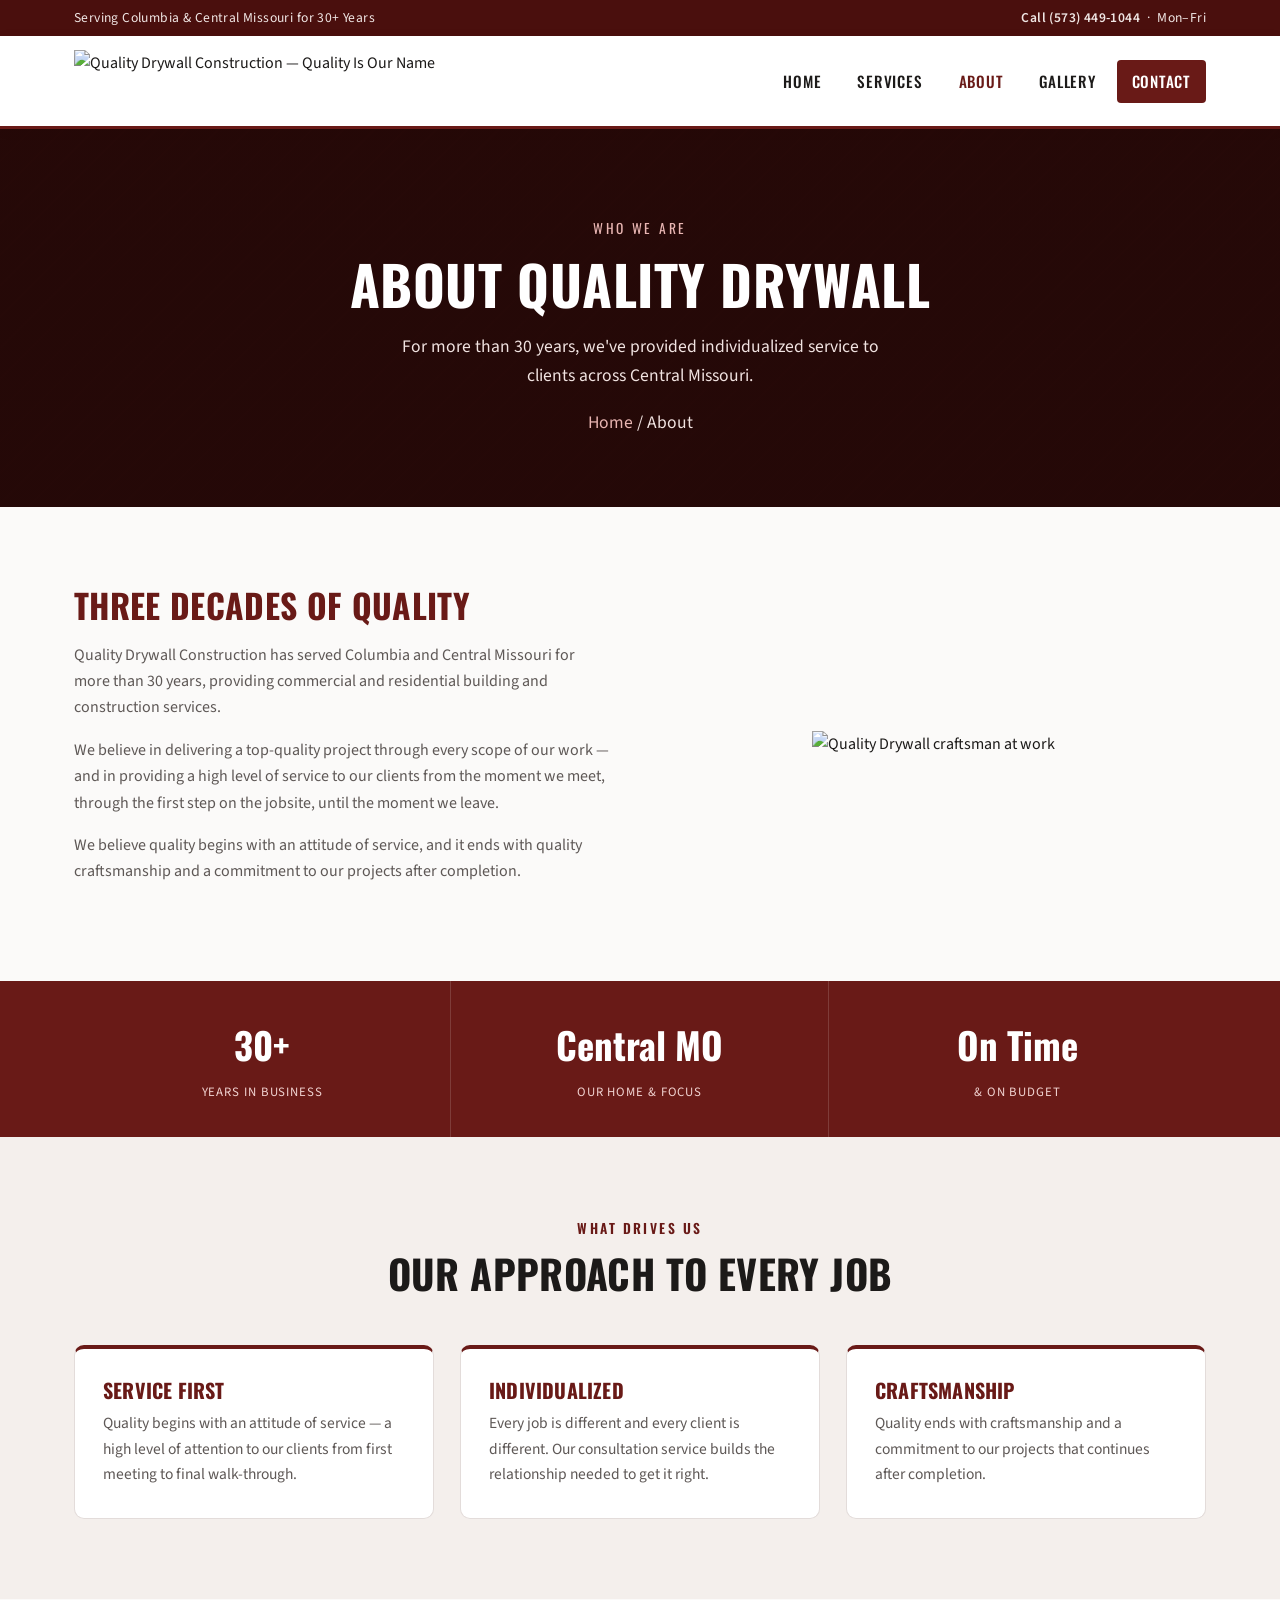
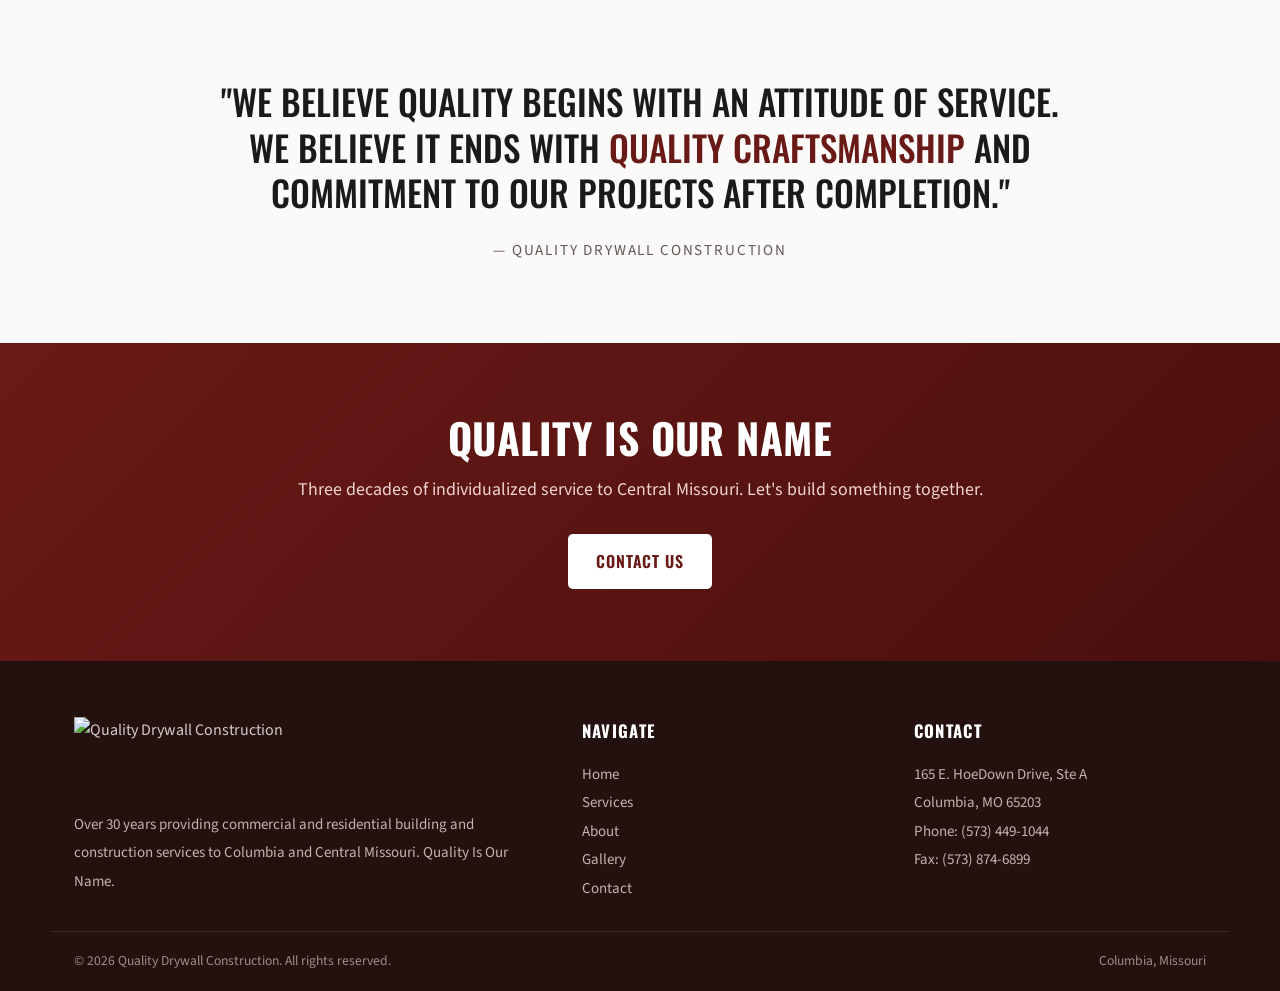
==== about.html @ f3ed9c94 "Add files via upload" ====
<!DOCTYPE html>
<html lang="en">
<head>
<meta charset="UTF-8">
<meta name="viewport" content="width=device-width, initial-scale=1.0">
<title>About — Quality Drywall Construction | Columbia, MO</title>
<meta name="description" content="Quality Drywall Construction has served Central Missouri for over 30 years. Learn about our philosophy of service, craftsmanship, and individualized client relationships.">
<link rel="preconnect" href="https://fonts.googleapis.com">
<link rel="preconnect" href="https://fonts.gstatic.com" crossorigin>
<link href="https://fonts.googleapis.com/css2?family=Oswald:wght@400;500;600;700&family=Source+Sans+3:wght@400;500;600;700&display=swap" rel="stylesheet">
<style>
  :root{--brand:#691A17;--brand-dark:#4A0F0D;--brand-light:#8B2C28;--ink:#1C1A19;--muted:#5E5856;--line:#E3DCDA;--bg:#FBFAF9;--panel:#FFFFFF;--warm:#F4EFEC;}
  *{box-sizing:border-box;margin:0;padding:0;}
  html{scroll-behavior:smooth;}
  body{font-family:'Source Sans 3',sans-serif;color:var(--ink);background:var(--bg);line-height:1.65;-webkit-font-smoothing:antialiased;}
  h1,h2,h3{font-family:'Oswald',sans-serif;letter-spacing:0.01em;line-height:1.1;}
  a{color:inherit;text-decoration:none;}
  img{max-width:100%;display:block;}
  .topbar{background:var(--brand-dark);color:#F0E6E4;font-size:0.85rem;letter-spacing:0.03em;}
  .topbar .wrap{max-width:1180px;margin:0 auto;padding:7px 24px;display:flex;justify-content:space-between;align-items:center;gap:16px;flex-wrap:wrap;}
  .topbar a{color:#F0E6E4;font-weight:600;}
  header.site{background:var(--panel);border-bottom:3px solid var(--brand);position:sticky;top:0;z-index:50;box-shadow:0 2px 12px rgba(0,0,0,0.05);}
  .nav-wrap{max-width:1180px;margin:0 auto;padding:14px 24px;display:flex;align-items:center;justify-content:space-between;gap:20px;position:relative;}
  .brand-lockup img{height:62px;width:auto;}
  nav.main{display:flex;gap:6px;align-items:center;flex-wrap:wrap;}
  nav.main a{font-family:'Oswald';font-weight:500;text-transform:uppercase;font-size:0.95rem;letter-spacing:0.05em;padding:9px 15px;border-radius:4px;transition:background .15s,color .15s;}
  nav.main a:hover{background:var(--warm);color:var(--brand);}
  nav.main a.active{color:var(--brand);}
  nav.main a.cta{background:var(--brand);color:#fff;}
  nav.main a.cta:hover{background:var(--brand-light);}
  .menu-toggle{display:none;background:none;border:none;cursor:pointer;padding:8px;}
  .menu-toggle span{display:block;width:26px;height:3px;background:var(--brand);margin:5px 0;border-radius:2px;}

  .pagehead{background:linear-gradient(rgba(35,8,7,0.85),rgba(35,8,7,0.9)),repeating-linear-gradient(135deg,#3a0f0d 0,#3a0f0d 2px,#330d0b 2px,#330d0b 22px);color:#fff;text-align:center;padding:70px 24px;}
  .pagehead .kicker{font-family:'Oswald';text-transform:uppercase;letter-spacing:0.2em;color:#E8B5B2;font-size:0.85rem;margin-bottom:14px;}
  .pagehead h1{font-size:clamp(2.2rem,5vw,3.4rem);font-weight:700;text-transform:uppercase;}
  .pagehead p{max-width:54ch;margin:18px auto 0;color:#F1E3E1;font-size:1.1rem;}
  .crumbs{font-size:0.85rem;color:#C9A6A4;margin-top:16px;}
  .crumbs a{color:#E8B5B2;}

  section.block{max-width:1180px;margin:0 auto;padding:80px 24px;}
  .story{display:grid;grid-template-columns:1fr 1fr;gap:56px;align-items:center;}
  .story .icon-col{display:flex;justify-content:center;}
  .story .icon-col img{width:60%;max-width:250px;}
  .story h2{font-size:2.1rem;color:var(--brand);text-transform:uppercase;margin-bottom:18px;}
  .story p{color:var(--muted);margin-bottom:16px;}

  .values{background:var(--warm);}
  .values .inner{max-width:1180px;margin:0 auto;padding:80px 24px;}
  .values-head{text-align:center;margin-bottom:50px;}
  .values-head .kicker{font-family:'Oswald';text-transform:uppercase;letter-spacing:0.18em;color:var(--brand);font-weight:600;font-size:0.85rem;margin-bottom:12px;}
  .values-head h2{font-size:clamp(1.8rem,3.5vw,2.5rem);text-transform:uppercase;}
  .vgrid{display:grid;grid-template-columns:repeat(3,1fr);gap:26px;}
  .vcard{background:var(--panel);border:1px solid var(--line);border-radius:10px;padding:30px 28px;border-top:4px solid var(--brand);}
  .vcard h3{font-size:1.25rem;text-transform:uppercase;color:var(--brand);margin-bottom:10px;}
  .vcard p{color:var(--muted);font-size:0.97rem;}

  .creed-band{max-width:900px;margin:0 auto;padding:80px 24px;text-align:center;}
  .creed-band blockquote{font-family:'Oswald';font-weight:500;font-size:clamp(1.5rem,3.2vw,2.2rem);line-height:1.3;color:var(--ink);text-transform:uppercase;}
  .creed-band blockquote .hl{color:var(--brand);}
  .creed-band cite{display:block;margin-top:22px;font-style:normal;font-size:0.95rem;letter-spacing:0.12em;text-transform:uppercase;color:var(--muted);}

  .factbar{background:var(--brand);color:#fff;}
  .factbar .wrap{max-width:1180px;margin:0 auto;padding:0 24px;display:grid;grid-template-columns:repeat(3,1fr);}
  .fact{padding:34px 18px;text-align:center;border-right:1px solid rgba(255,255,255,0.15);}
  .fact:last-child{border-right:none;}
  .fact .num{font-family:'Oswald';font-size:2.3rem;font-weight:700;}
  .fact .lbl{text-transform:uppercase;letter-spacing:0.07em;font-size:0.8rem;color:#F1D3D1;margin-top:6px;}

  .cta-band{background:linear-gradient(135deg,var(--brand) 0%,var(--brand-dark) 100%);color:#fff;text-align:center;}
  .cta-band .wrap{max-width:760px;margin:0 auto;padding:72px 24px;}
  .cta-band h2{font-size:clamp(1.8rem,4vw,2.6rem);font-weight:700;text-transform:uppercase;margin-bottom:14px;}
  .cta-band p{color:#F1D3D1;font-size:1.12rem;margin-bottom:30px;}
  .btn{font-family:'Oswald';font-weight:600;text-transform:uppercase;letter-spacing:0.06em;padding:14px 28px;border-radius:5px;font-size:1rem;display:inline-block;transition:transform .12s,background .15s;}
  .btn:active{transform:translateY(1px);}
  .btn-primary{background:#fff;color:var(--brand);}
  .btn-primary:hover{background:#F1E3E1;}

  footer.site{background:#231110;color:#D8C9C7;}
  footer.site .wrap{max-width:1180px;margin:0 auto;padding:56px 24px 28px;display:grid;grid-template-columns:1.6fr 1fr 1fr;gap:40px;}
  footer.site h4{font-family:'Oswald';text-transform:uppercase;letter-spacing:0.08em;color:#fff;margin-bottom:16px;font-size:1.05rem;}
  footer.site img.flogo{height:78px;width:auto;margin-bottom:16px;}
  footer.site p,footer.site li{font-size:0.94rem;color:#C4B2B0;line-height:1.9;}
  footer.site ul{list-style:none;}
  footer.site a:hover{color:#fff;}
  .footer-bottom{border-top:1px solid rgba(255,255,255,0.1);max-width:1180px;margin:0 auto;padding:18px 24px;display:flex;justify-content:space-between;gap:14px;flex-wrap:wrap;font-size:0.85rem;color:#9E8C8A;}

  @media(max-width:900px){
    .story{grid-template-columns:1fr;gap:34px;}
    .story .icon-col{order:-1;}
    .vgrid{grid-template-columns:1fr;}
    .factbar .wrap{grid-template-columns:1fr;}
    .fact{border-right:none;border-bottom:1px solid rgba(255,255,255,0.15);}
    .fact:last-child{border-bottom:none;}
    footer.site .wrap{grid-template-columns:1fr;gap:28px;}
  }
  @media(max-width:760px){
    nav.main{display:none;position:absolute;top:100%;left:0;right:0;background:var(--panel);flex-direction:column;align-items:stretch;padding:10px 16px 16px;border-bottom:3px solid var(--brand);box-shadow:0 10px 20px rgba(0,0,0,0.08);}
    nav.main.open{display:flex;}
    nav.main a{padding:12px 14px;}
    .menu-toggle{display:block;}
  }
</style>
</head>
<body>

<div class="topbar"><div class="wrap"><span>Serving Columbia &amp; Central Missouri for 30+ Years</span><span><a href="tel:+15734491044">Call (573) 449-1044</a> &nbsp;·&nbsp; Mon–Fri</span></div></div>

<header class="site">
  <div class="nav-wrap">
    <a href="index.html" class="brand-lockup"><img src="assets/logo.png" alt="Quality Drywall Construction — Quality Is Our Name"></a>
    <button class="menu-toggle" aria-label="Menu" onclick="document.getElementById('nav').classList.toggle('open')"><span></span><span></span><span></span></button>
    <nav class="main" id="nav">
      <a href="index.html">Home</a>
      <a href="services.html">Services</a>
      <a href="about.html" class="active">About</a>
      <a href="gallery.html">Gallery</a>
      <a href="contact.html" class="cta">Contact</a>
    </nav>
  </div>
</header>

<section class="pagehead">
  <p class="kicker">Who We Are</p>
  <h1>About Quality Drywall</h1>
  <p>For more than 30 years, we've provided individualized service to clients across Central Missouri.</p>
  <p class="crumbs"><a href="index.html">Home</a> / About</p>
</section>

<section class="block">
  <div class="story">
    <div>
      <h2>Three Decades of Quality</h2>
      <p>Quality Drywall Construction has served Columbia and Central Missouri for more than 30 years, providing commercial and residential building and construction services.</p>
      <p>We believe in delivering a top-quality project through every scope of our work — and in providing a high level of service to our clients from the moment we meet, through the first step on the jobsite, until the moment we leave.</p>
      <p>We believe quality begins with an attitude of service, and it ends with quality craftsmanship and a commitment to our projects after completion.</p>
    </div>
    <div class="icon-col"><img src="assets/icon.png" alt="Quality Drywall craftsman at work"></div>
  </div>
</section>

<div class="factbar">
  <div class="wrap">
    <div class="fact"><div class="num">30+</div><div class="lbl">Years in Business</div></div>
    <div class="fact"><div class="num">Central MO</div><div class="lbl">Our Home &amp; Focus</div></div>
    <div class="fact"><div class="num">On Time</div><div class="lbl">&amp; On Budget</div></div>
  </div>
</div>

<div class="values">
  <div class="inner">
    <div class="values-head">
      <p class="kicker">What Drives Us</p>
      <h2>Our Approach to Every Job</h2>
    </div>
    <div class="vgrid">
      <div class="vcard"><h3>Service First</h3><p>Quality begins with an attitude of service — a high level of attention to our clients from first meeting to final walk-through.</p></div>
      <div class="vcard"><h3>Individualized</h3><p>Every job is different and every client is different. Our consultation service builds the relationship needed to get it right.</p></div>
      <div class="vcard"><h3>Craftsmanship</h3><p>Quality ends with craftsmanship and a commitment to our projects that continues after completion.</p></div>
    </div>
  </div>
</div>

<div class="creed-band">
  <blockquote>"We believe quality begins with an attitude of service. We believe it ends with <span class="hl">quality craftsmanship</span> and commitment to our projects after completion."</blockquote>
  <cite>— Quality Drywall Construction</cite>
</div>

<div class="cta-band">
  <div class="wrap">
    <h2>Quality Is Our Name</h2>
    <p>Three decades of individualized service to Central Missouri. Let's build something together.</p>
    <a href="contact.html" class="btn btn-primary">Contact Us</a>
  </div>
</div>

<footer class="site">
  <div class="wrap">
    <div><img src="assets/logo.png" alt="Quality Drywall Construction" class="flogo"><p>Over 30 years providing commercial and residential building and construction services to Columbia and Central Missouri. Quality Is Our Name.</p></div>
    <div><h4>Navigate</h4><ul><li><a href="index.html">Home</a></li><li><a href="services.html">Services</a></li><li><a href="about.html">About</a></li><li><a href="gallery.html">Gallery</a></li><li><a href="contact.html">Contact</a></li></ul></div>
    <div><h4>Contact</h4><ul><li>165 E. HoeDown Drive, Ste A</li><li>Columbia, MO 65203</li><li><a href="tel:+15734491044">Phone: (573) 449-1044</a></li><li>Fax: (573) 874-6899</li></ul></div>
  </div>
  <div class="footer-bottom"><span>&copy; <span id="yr"></span> Quality Drywall Construction. All rights reserved.</span><span>Columbia, Missouri</span></div>
</footer>
<script>document.getElementById('yr').textContent=new Date().getFullYear();</script>
</body>
</html>
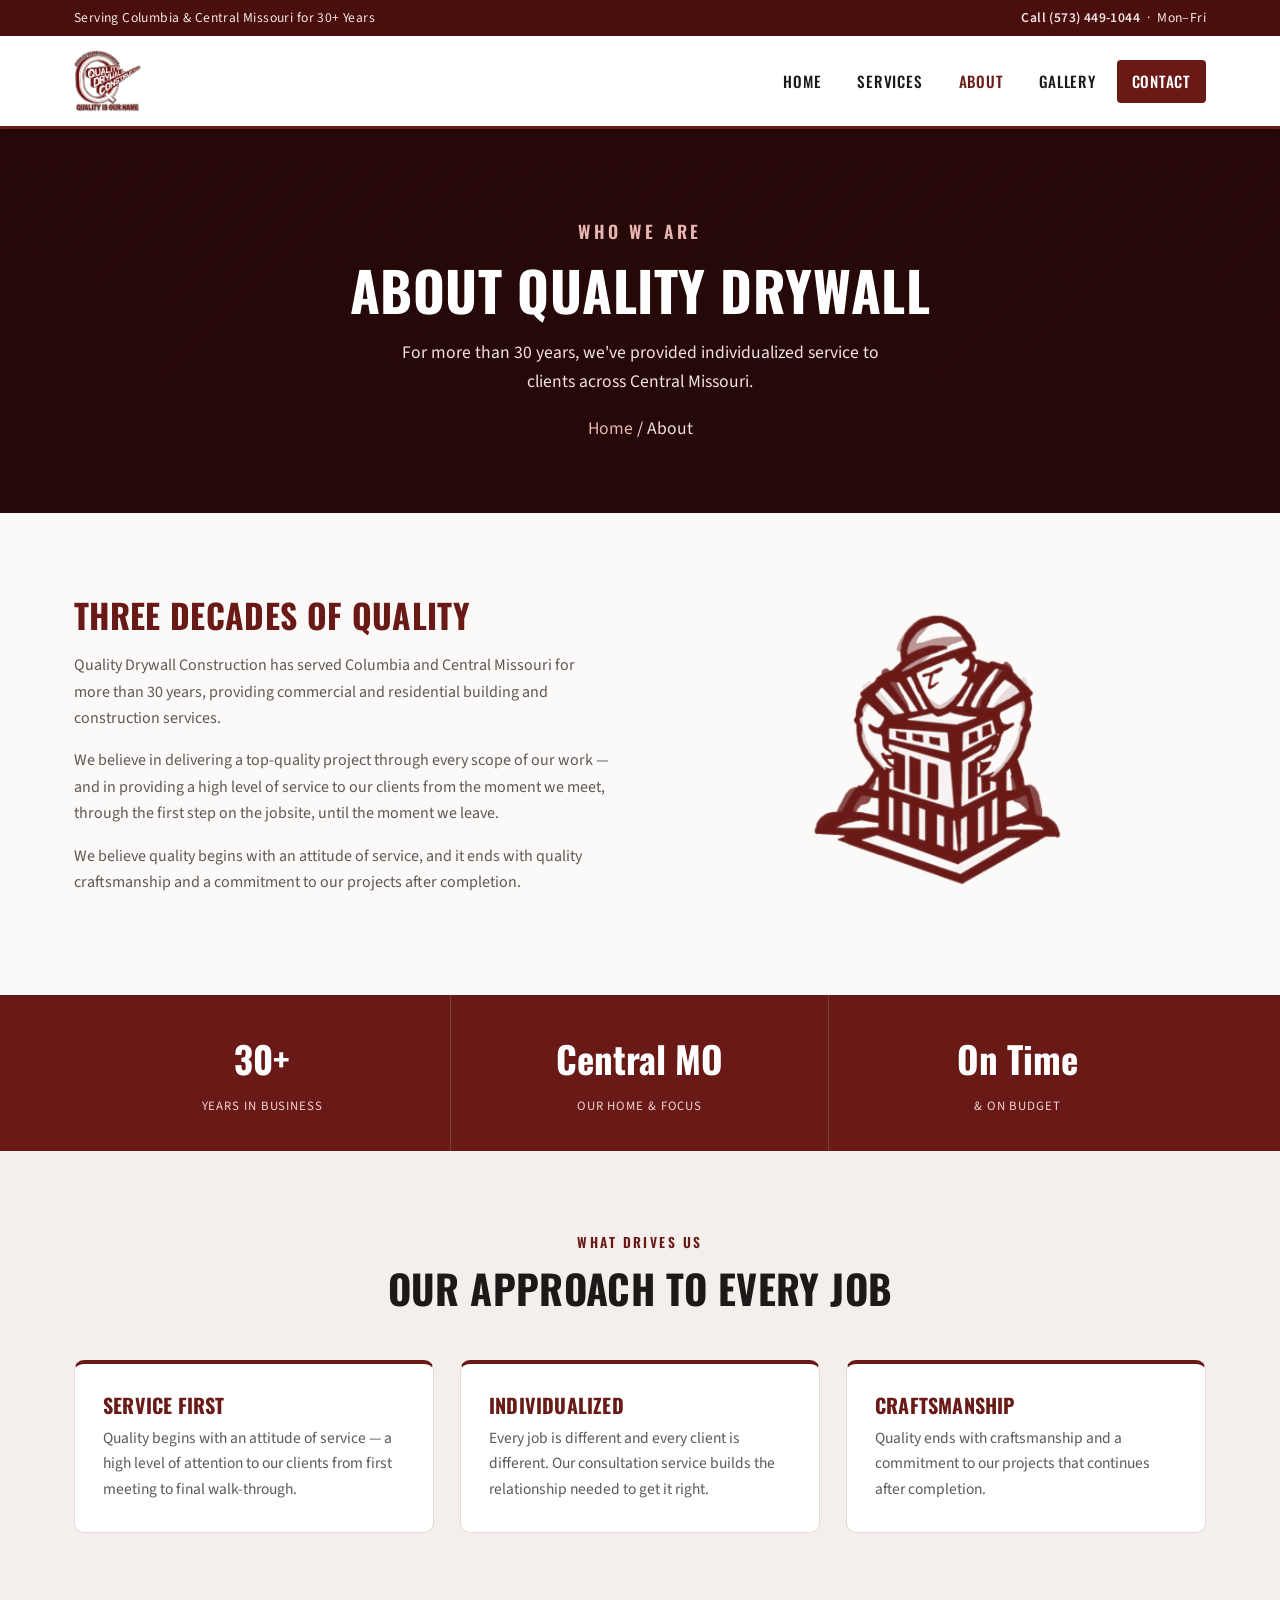
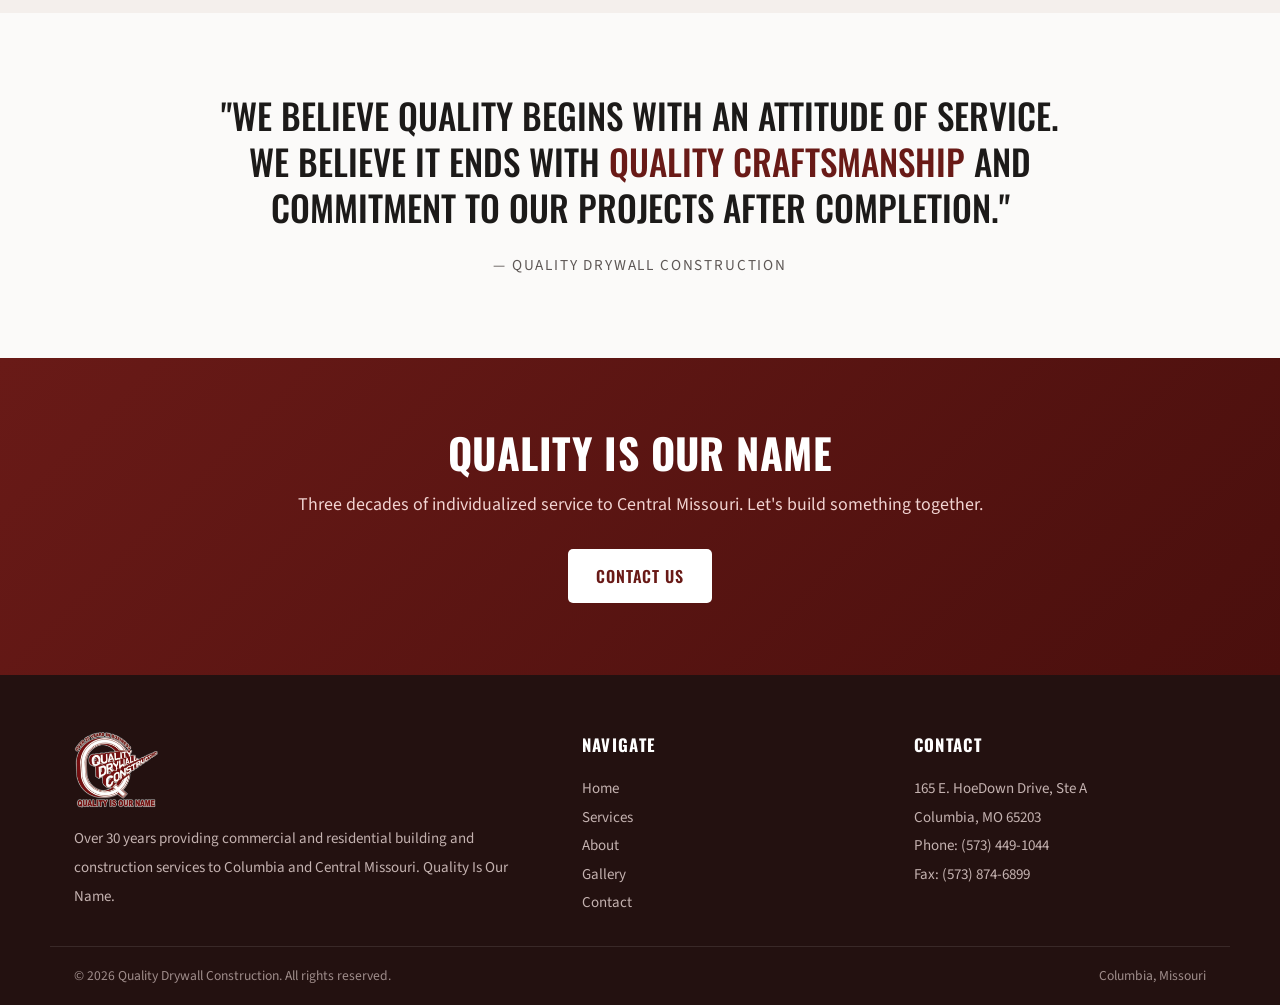
==== commit 46b56b37: "Add files via upload" ====
--- a/about.html
+++ b/about.html
@@ -8,99 +8,7 @@
 <link rel="preconnect" href="https://fonts.googleapis.com">
 <link rel="preconnect" href="https://fonts.gstatic.com" crossorigin>
 <link href="https://fonts.googleapis.com/css2?family=Oswald:wght@400;500;600;700&family=Source+Sans+3:wght@400;500;600;700&display=swap" rel="stylesheet">
-<style>
-  :root{--brand:#691A17;--brand-dark:#4A0F0D;--brand-light:#8B2C28;--ink:#1C1A19;--muted:#5E5856;--line:#E3DCDA;--bg:#FBFAF9;--panel:#FFFFFF;--warm:#F4EFEC;}
-  *{box-sizing:border-box;margin:0;padding:0;}
-  html{scroll-behavior:smooth;}
-  body{font-family:'Source Sans 3',sans-serif;color:var(--ink);background:var(--bg);line-height:1.65;-webkit-font-smoothing:antialiased;}
-  h1,h2,h3{font-family:'Oswald',sans-serif;letter-spacing:0.01em;line-height:1.1;}
-  a{color:inherit;text-decoration:none;}
-  img{max-width:100%;display:block;}
-  .topbar{background:var(--brand-dark);color:#F0E6E4;font-size:0.85rem;letter-spacing:0.03em;}
-  .topbar .wrap{max-width:1180px;margin:0 auto;padding:7px 24px;display:flex;justify-content:space-between;align-items:center;gap:16px;flex-wrap:wrap;}
-  .topbar a{color:#F0E6E4;font-weight:600;}
-  header.site{background:var(--panel);border-bottom:3px solid var(--brand);position:sticky;top:0;z-index:50;box-shadow:0 2px 12px rgba(0,0,0,0.05);}
-  .nav-wrap{max-width:1180px;margin:0 auto;padding:14px 24px;display:flex;align-items:center;justify-content:space-between;gap:20px;position:relative;}
-  .brand-lockup img{height:62px;width:auto;}
-  nav.main{display:flex;gap:6px;align-items:center;flex-wrap:wrap;}
-  nav.main a{font-family:'Oswald';font-weight:500;text-transform:uppercase;font-size:0.95rem;letter-spacing:0.05em;padding:9px 15px;border-radius:4px;transition:background .15s,color .15s;}
-  nav.main a:hover{background:var(--warm);color:var(--brand);}
-  nav.main a.active{color:var(--brand);}
-  nav.main a.cta{background:var(--brand);color:#fff;}
-  nav.main a.cta:hover{background:var(--brand-light);}
-  .menu-toggle{display:none;background:none;border:none;cursor:pointer;padding:8px;}
-  .menu-toggle span{display:block;width:26px;height:3px;background:var(--brand);margin:5px 0;border-radius:2px;}
-
-  .pagehead{background:linear-gradient(rgba(35,8,7,0.85),rgba(35,8,7,0.9)),repeating-linear-gradient(135deg,#3a0f0d 0,#3a0f0d 2px,#330d0b 2px,#330d0b 22px);color:#fff;text-align:center;padding:70px 24px;}
-  .pagehead .kicker{font-family:'Oswald';text-transform:uppercase;letter-spacing:0.2em;color:#E8B5B2;font-size:0.85rem;margin-bottom:14px;}
-  .pagehead h1{font-size:clamp(2.2rem,5vw,3.4rem);font-weight:700;text-transform:uppercase;}
-  .pagehead p{max-width:54ch;margin:18px auto 0;color:#F1E3E1;font-size:1.1rem;}
-  .crumbs{font-size:0.85rem;color:#C9A6A4;margin-top:16px;}
-  .crumbs a{color:#E8B5B2;}
-
-  section.block{max-width:1180px;margin:0 auto;padding:80px 24px;}
-  .story{display:grid;grid-template-columns:1fr 1fr;gap:56px;align-items:center;}
-  .story .icon-col{display:flex;justify-content:center;}
-  .story .icon-col img{width:60%;max-width:250px;}
-  .story h2{font-size:2.1rem;color:var(--brand);text-transform:uppercase;margin-bottom:18px;}
-  .story p{color:var(--muted);margin-bottom:16px;}
-
-  .values{background:var(--warm);}
-  .values .inner{max-width:1180px;margin:0 auto;padding:80px 24px;}
-  .values-head{text-align:center;margin-bottom:50px;}
-  .values-head .kicker{font-family:'Oswald';text-transform:uppercase;letter-spacing:0.18em;color:var(--brand);font-weight:600;font-size:0.85rem;margin-bottom:12px;}
-  .values-head h2{font-size:clamp(1.8rem,3.5vw,2.5rem);text-transform:uppercase;}
-  .vgrid{display:grid;grid-template-columns:repeat(3,1fr);gap:26px;}
-  .vcard{background:var(--panel);border:1px solid var(--line);border-radius:10px;padding:30px 28px;border-top:4px solid var(--brand);}
-  .vcard h3{font-size:1.25rem;text-transform:uppercase;color:var(--brand);margin-bottom:10px;}
-  .vcard p{color:var(--muted);font-size:0.97rem;}
-
-  .creed-band{max-width:900px;margin:0 auto;padding:80px 24px;text-align:center;}
-  .creed-band blockquote{font-family:'Oswald';font-weight:500;font-size:clamp(1.5rem,3.2vw,2.2rem);line-height:1.3;color:var(--ink);text-transform:uppercase;}
-  .creed-band blockquote .hl{color:var(--brand);}
-  .creed-band cite{display:block;margin-top:22px;font-style:normal;font-size:0.95rem;letter-spacing:0.12em;text-transform:uppercase;color:var(--muted);}
-
-  .factbar{background:var(--brand);color:#fff;}
-  .factbar .wrap{max-width:1180px;margin:0 auto;padding:0 24px;display:grid;grid-template-columns:repeat(3,1fr);}
-  .fact{padding:34px 18px;text-align:center;border-right:1px solid rgba(255,255,255,0.15);}
-  .fact:last-child{border-right:none;}
-  .fact .num{font-family:'Oswald';font-size:2.3rem;font-weight:700;}
-  .fact .lbl{text-transform:uppercase;letter-spacing:0.07em;font-size:0.8rem;color:#F1D3D1;margin-top:6px;}
-
-  .cta-band{background:linear-gradient(135deg,var(--brand) 0%,var(--brand-dark) 100%);color:#fff;text-align:center;}
-  .cta-band .wrap{max-width:760px;margin:0 auto;padding:72px 24px;}
-  .cta-band h2{font-size:clamp(1.8rem,4vw,2.6rem);font-weight:700;text-transform:uppercase;margin-bottom:14px;}
-  .cta-band p{color:#F1D3D1;font-size:1.12rem;margin-bottom:30px;}
-  .btn{font-family:'Oswald';font-weight:600;text-transform:uppercase;letter-spacing:0.06em;padding:14px 28px;border-radius:5px;font-size:1rem;display:inline-block;transition:transform .12s,background .15s;}
-  .btn:active{transform:translateY(1px);}
-  .btn-primary{background:#fff;color:var(--brand);}
-  .btn-primary:hover{background:#F1E3E1;}
-
-  footer.site{background:#231110;color:#D8C9C7;}
-  footer.site .wrap{max-width:1180px;margin:0 auto;padding:56px 24px 28px;display:grid;grid-template-columns:1.6fr 1fr 1fr;gap:40px;}
-  footer.site h4{font-family:'Oswald';text-transform:uppercase;letter-spacing:0.08em;color:#fff;margin-bottom:16px;font-size:1.05rem;}
-  footer.site img.flogo{height:78px;width:auto;margin-bottom:16px;}
-  footer.site p,footer.site li{font-size:0.94rem;color:#C4B2B0;line-height:1.9;}
-  footer.site ul{list-style:none;}
-  footer.site a:hover{color:#fff;}
-  .footer-bottom{border-top:1px solid rgba(255,255,255,0.1);max-width:1180px;margin:0 auto;padding:18px 24px;display:flex;justify-content:space-between;gap:14px;flex-wrap:wrap;font-size:0.85rem;color:#9E8C8A;}
-
-  @media(max-width:900px){
-    .story{grid-template-columns:1fr;gap:34px;}
-    .story .icon-col{order:-1;}
-    .vgrid{grid-template-columns:1fr;}
-    .factbar .wrap{grid-template-columns:1fr;}
-    .fact{border-right:none;border-bottom:1px solid rgba(255,255,255,0.15);}
-    .fact:last-child{border-bottom:none;}
-    footer.site .wrap{grid-template-columns:1fr;gap:28px;}
-  }
-  @media(max-width:760px){
-    nav.main{display:none;position:absolute;top:100%;left:0;right:0;background:var(--panel);flex-direction:column;align-items:stretch;padding:10px 16px 16px;border-bottom:3px solid var(--brand);box-shadow:0 10px 20px rgba(0,0,0,0.08);}
-    nav.main.open{display:flex;}
-    nav.main a{padding:12px 14px;}
-    .menu-toggle{display:block;}
-  }
-</style>
+<link rel="stylesheet" href="css/styles.css">
 </head>
 <body>
 
@@ -108,8 +16,8 @@
 
 <header class="site">
   <div class="nav-wrap">
-    <a href="index.html" class="brand-lockup"><img src="assets/logo.png" alt="Quality Drywall Construction — Quality Is Our Name"></a>
-    <button class="menu-toggle" aria-label="Menu" onclick="document.getElementById('nav').classList.toggle('open')"><span></span><span></span><span></span></button>
+    <a href="index.html" class="brand-lockup"><img src="image/logo.png" alt="Quality Drywall Construction — Quality Is Our Name"></a>
+    <button class="menu-toggle" aria-label="Menu"><span></span><span></span><span></span></button>
     <nav class="main" id="nav">
       <a href="index.html">Home</a>
       <a href="services.html">Services</a>
@@ -135,7 +43,7 @@
       <p>We believe in delivering a top-quality project through every scope of our work — and in providing a high level of service to our clients from the moment we meet, through the first step on the jobsite, until the moment we leave.</p>
       <p>We believe quality begins with an attitude of service, and it ends with quality craftsmanship and a commitment to our projects after completion.</p>
     </div>
-    <div class="icon-col"><img src="assets/icon.png" alt="Quality Drywall craftsman at work"></div>
+    <div class="icon-col"><img src="image/icon.png" alt="Quality Drywall craftsman at work"></div>
   </div>
 </section>
 
@@ -176,12 +84,13 @@
 
 <footer class="site">
   <div class="wrap">
-    <div><img src="assets/logo.png" alt="Quality Drywall Construction" class="flogo"><p>Over 30 years providing commercial and residential building and construction services to Columbia and Central Missouri. Quality Is Our Name.</p></div>
+    <div><img src="image/logo.png" alt="Quality Drywall Construction" class="flogo"><p>Over 30 years providing commercial and residential building and construction services to Columbia and Central Missouri. Quality Is Our Name.</p></div>
     <div><h4>Navigate</h4><ul><li><a href="index.html">Home</a></li><li><a href="services.html">Services</a></li><li><a href="about.html">About</a></li><li><a href="gallery.html">Gallery</a></li><li><a href="contact.html">Contact</a></li></ul></div>
     <div><h4>Contact</h4><ul><li>165 E. HoeDown Drive, Ste A</li><li>Columbia, MO 65203</li><li><a href="tel:+15734491044">Phone: (573) 449-1044</a></li><li>Fax: (573) 874-6899</li></ul></div>
   </div>
   <div class="footer-bottom"><span>&copy; <span id="yr"></span> Quality Drywall Construction. All rights reserved.</span><span>Columbia, Missouri</span></div>
 </footer>
-<script>document.getElementById('yr').textContent=new Date().getFullYear();</script>
+
+<script src="js/main.js"></script>
 </body>
 </html>
--- a/css/styles.css
+++ b/css/styles.css
@@ -0,0 +1,290 @@
+/* ===========================================================
+   Quality Drywall Construction — shared stylesheet
+   Brand: #691A17  ·  Quality Is Our Name
+   =========================================================== */
+
+:root{
+  --brand:#691A17;
+  --brand-dark:#4A0F0D;
+  --brand-light:#8B2C28;
+  --ink:#1C1A19;
+  --muted:#5E5856;
+  --line:#E3DCDA;
+  --bg:#FBFAF9;
+  --panel:#FFFFFF;
+  --warm:#F4EFEC;
+}
+
+*{box-sizing:border-box;margin:0;padding:0;}
+html{scroll-behavior:smooth;}
+body{
+  font-family:'Source Sans 3',-apple-system,sans-serif;
+  color:var(--ink);
+  background:var(--bg);
+  line-height:1.65;
+  -webkit-font-smoothing:antialiased;
+}
+h1,h2,h3,.display{font-family:'Oswald',sans-serif;letter-spacing:0.01em;line-height:1.1;}
+a{color:inherit;text-decoration:none;}
+img{max-width:100%;display:block;}
+
+/* ---- Top bar ---- */
+.topbar{background:var(--brand-dark);color:#F0E6E4;font-size:0.85rem;letter-spacing:0.03em;}
+.topbar .wrap{
+  max-width:1180px;margin:0 auto;padding:7px 24px;
+  display:flex;justify-content:space-between;align-items:center;gap:16px;flex-wrap:wrap;
+}
+.topbar a{color:#F0E6E4;font-weight:600;}
+.topbar a:hover{color:#fff;}
+
+/* ---- Header / nav ---- */
+header.site{
+  background:var(--panel);border-bottom:3px solid var(--brand);
+  position:sticky;top:0;z-index:50;box-shadow:0 2px 12px rgba(0,0,0,0.05);
+}
+.nav-wrap{
+  max-width:1180px;margin:0 auto;padding:14px 24px;
+  display:flex;align-items:center;justify-content:space-between;gap:20px;position:relative;
+}
+.brand-lockup{display:flex;align-items:center;gap:14px;}
+.brand-lockup img{height:62px;width:auto;}
+nav.main{display:flex;gap:6px;align-items:center;flex-wrap:wrap;}
+nav.main a{
+  font-family:'Oswald',sans-serif;font-weight:500;text-transform:uppercase;
+  font-size:0.95rem;letter-spacing:0.05em;padding:9px 15px;border-radius:4px;
+  color:var(--ink);transition:background .15s,color .15s;
+}
+nav.main a:hover{background:var(--warm);color:var(--brand);}
+nav.main a.active{color:var(--brand);}
+nav.main a.cta{background:var(--brand);color:#fff;}
+nav.main a.cta:hover{background:var(--brand-light);color:#fff;}
+.menu-toggle{display:none;background:none;border:none;cursor:pointer;padding:8px;}
+.menu-toggle span{display:block;width:26px;height:3px;background:var(--brand);margin:5px 0;border-radius:2px;}
+
+/* ---- Hero (home) ---- */
+.hero{
+  position:relative;color:#fff;overflow:hidden;
+  background:
+    linear-gradient(rgba(35,8,7,0.82),rgba(35,8,7,0.88)),
+    repeating-linear-gradient(135deg,#3a0f0d 0px,#3a0f0d 2px,#330d0b 2px,#330d0b 22px);
+}
+.hero .wrap{
+  max-width:1180px;margin:0 auto;padding:88px 24px 96px;
+  display:grid;grid-template-columns:1.4fr 1fr;gap:48px;align-items:center;
+}
+.hero .eyebrow{
+  font-family:'Oswald',sans-serif;text-transform:uppercase;letter-spacing:0.22em;
+  font-size:0.9rem;font-weight:500;color:#E8B5B2;margin-bottom:18px;
+}
+.hero h1{font-size:clamp(2.4rem,5vw,3.9rem);font-weight:700;text-transform:uppercase;}
+.hero h1 .accent{color:#E8B5B2;display:block;}
+.hero p.lead{font-size:1.18rem;margin:22px 0 32px;color:#F1E3E1;max-width:46ch;}
+.hero-cta{display:flex;gap:14px;flex-wrap:wrap;}
+.hero-mark{display:flex;justify-content:center;}
+.hero-mark .badge{background:rgba(255,255,255,0.06);border:1px solid rgba(232,181,178,0.25);border-radius:14px;padding:30px;}
+.hero-mark img{width:78%;max-width:300px;opacity:0.96;filter:drop-shadow(0 12px 30px rgba(0,0,0,0.4));}
+.hero-mark img.invert{filter:brightness(0) invert(1);}
+
+/* ---- Buttons ---- */
+.btn{
+  font-family:'Oswald',sans-serif;font-weight:600;text-transform:uppercase;letter-spacing:0.06em;
+  padding:14px 28px;border-radius:5px;font-size:1rem;display:inline-block;border:none;cursor:pointer;
+  transition:transform .12s,background .15s;
+}
+.btn:active{transform:translateY(1px);}
+.btn-primary{background:#fff;color:var(--brand);}
+.btn-primary:hover{background:#F1E3E1;}
+.btn-outline{border:2px solid #E8B5B2;color:#fff;}
+.btn-outline:hover{background:rgba(255,255,255,0.1);}
+.btn-brand{background:var(--brand);color:#fff;}
+.btn-brand:hover{background:var(--brand-light);}
+
+/* ---- Stat strip ---- */
+.stats{background:var(--brand);color:#fff;}
+.stats .wrap{max-width:1180px;margin:0 auto;padding:0 24px;display:grid;grid-template-columns:repeat(4,1fr);}
+.stat{padding:30px 18px;text-align:center;border-right:1px solid rgba(255,255,255,0.15);}
+.stat:last-child{border-right:none;}
+.stat .num{font-family:'Oswald',sans-serif;font-size:2.4rem;font-weight:700;line-height:1;}
+.stat .lbl{text-transform:uppercase;letter-spacing:0.08em;font-size:0.8rem;color:#F1D3D1;margin-top:7px;}
+
+/* ---- Generic section ---- */
+section.block{max-width:1180px;margin:0 auto;padding:84px 24px;}
+.section-head{text-align:center;max-width:64ch;margin:0 auto 52px;}
+.section-head .kicker,
+.kicker{font-family:'Oswald',sans-serif;text-transform:uppercase;letter-spacing:0.18em;color:var(--brand);font-weight:600;font-size:0.85rem;margin-bottom:12px;}
+.section-head h2{font-size:clamp(1.9rem,3.5vw,2.7rem);font-weight:700;text-transform:uppercase;color:var(--ink);}
+.section-head h2 .u{color:var(--brand);}
+.section-head p{color:var(--muted);font-size:1.1rem;margin-top:16px;}
+
+/* ---- Intro grid (home) ---- */
+.intro-grid{display:grid;grid-template-columns:1fr 1fr;gap:56px;align-items:center;}
+.intro-grid .icon-col{display:flex;justify-content:center;}
+.intro-grid .icon-col img{width:62%;max-width:240px;}
+.intro-copy h3{font-size:1.6rem;color:var(--brand);margin-bottom:16px;text-transform:uppercase;}
+.intro-copy p{color:var(--muted);margin-bottom:16px;}
+.creed{border-left:4px solid var(--brand);background:var(--warm);padding:18px 22px;border-radius:0 8px 8px 0;font-style:italic;color:var(--ink);margin-top:8px;}
+
+/* ---- Service preview cards (home) ---- */
+.svc-grid{display:grid;grid-template-columns:repeat(3,1fr);gap:26px;}
+.svc-card{background:var(--panel);border:1px solid var(--line);border-radius:10px;padding:30px 26px;transition:transform .15s,box-shadow .15s,border-color .15s;}
+.svc-card:hover{transform:translateY(-4px);box-shadow:0 14px 30px rgba(105,26,23,0.1);border-color:var(--brand);}
+.svc-card .tag{display:inline-block;font-family:'Oswald',sans-serif;font-weight:600;background:var(--brand);color:#fff;width:46px;height:46px;border-radius:8px;text-align:center;line-height:46px;font-size:1.2rem;margin-bottom:18px;}
+.svc-card h3{font-size:1.3rem;text-transform:uppercase;margin-bottom:10px;}
+.svc-card p{color:var(--muted);font-size:0.97rem;}
+
+/* ---- CTA bands ---- */
+.cta-band{background:linear-gradient(135deg,var(--brand) 0%,var(--brand-dark) 100%);color:#fff;text-align:center;}
+.cta-band .wrap{max-width:760px;margin:0 auto;padding:72px 24px;}
+.cta-band h2{font-size:clamp(1.8rem,4vw,2.6rem);font-weight:700;text-transform:uppercase;margin-bottom:14px;}
+.cta-band p{color:#F1D3D1;font-size:1.12rem;margin-bottom:30px;}
+.cta-band.soft{background:var(--warm);color:var(--ink);}
+.cta-band.soft h2{color:var(--ink);}
+.cta-band.soft p{color:var(--muted);}
+.cta-band.soft .kicker{margin-bottom:12px;}
+
+/* ---- Page header (interior pages) ---- */
+.pagehead{
+  color:#fff;text-align:center;padding:70px 24px;
+  background:
+    linear-gradient(rgba(35,8,7,0.85),rgba(35,8,7,0.9)),
+    repeating-linear-gradient(135deg,#3a0f0d 0,#3a0f0d 2px,#330d0b 2px,#330d0b 22px);
+}
+.pagehead .kicker{color:#E8B5B2;letter-spacing:0.2em;margin-bottom:14px;}
+.pagehead h1{font-size:clamp(2.2rem,5vw,3.4rem);font-weight:700;text-transform:uppercase;}
+.pagehead p{max-width:54ch;margin:18px auto 0;color:#F1E3E1;font-size:1.1rem;}
+.crumbs{font-size:0.85rem;color:#C9A6A4;margin-top:16px;}
+.crumbs a{color:#E8B5B2;}
+
+/* ---- Services page ---- */
+.lead-row{display:grid;grid-template-columns:1fr 1fr;gap:48px;align-items:center;margin-bottom:64px;}
+.lead-row .icon-col{display:flex;justify-content:center;}
+.lead-row .icon-col img{width:55%;max-width:230px;}
+.lead-row h2{font-size:2rem;color:var(--brand);text-transform:uppercase;margin-bottom:16px;}
+.lead-row p{color:var(--muted);margin-bottom:14px;}
+.svc-list{display:grid;gap:22px;}
+.svc-row{display:grid;grid-template-columns:64px 1fr;gap:24px;align-items:start;background:var(--panel);border:1px solid var(--line);border-left:5px solid var(--brand);border-radius:0 10px 10px 0;padding:28px 30px;transition:box-shadow .15s,transform .15s;}
+.svc-row:hover{box-shadow:0 12px 28px rgba(105,26,23,0.09);transform:translateX(3px);}
+.svc-row .num{font-family:'Oswald',sans-serif;font-weight:700;font-size:1.6rem;color:#fff;background:var(--brand);width:64px;height:64px;border-radius:10px;display:flex;align-items:center;justify-content:center;}
+.svc-row h3{font-size:1.4rem;text-transform:uppercase;margin-bottom:8px;}
+.svc-row p{color:var(--muted);}
+
+/* ---- Process steps (services) ---- */
+.process{background:var(--warm);}
+.process .inner{max-width:1180px;margin:0 auto;padding:80px 24px;}
+.process-head{text-align:center;margin-bottom:50px;}
+.process-head h2{font-size:clamp(1.8rem,3.5vw,2.5rem);text-transform:uppercase;}
+.steps{display:grid;grid-template-columns:repeat(4,1fr);gap:24px;}
+.step{text-align:center;}
+.step .circle{width:62px;height:62px;border-radius:50%;background:var(--brand);color:#fff;font-family:'Oswald',sans-serif;font-weight:700;font-size:1.5rem;display:flex;align-items:center;justify-content:center;margin:0 auto 16px;}
+.step h4{font-family:'Oswald',sans-serif;text-transform:uppercase;font-size:1.1rem;margin-bottom:8px;}
+.step p{color:var(--muted);font-size:0.95rem;}
+
+/* ---- About page ---- */
+.story{display:grid;grid-template-columns:1fr 1fr;gap:56px;align-items:center;}
+.story .icon-col{display:flex;justify-content:center;}
+.story .icon-col img{width:60%;max-width:250px;}
+.story h2{font-size:2.1rem;color:var(--brand);text-transform:uppercase;margin-bottom:18px;}
+.story p{color:var(--muted);margin-bottom:16px;}
+.values{background:var(--warm);}
+.values .inner{max-width:1180px;margin:0 auto;padding:80px 24px;}
+.values-head{text-align:center;margin-bottom:50px;}
+.values-head h2{font-size:clamp(1.8rem,3.5vw,2.5rem);text-transform:uppercase;}
+.vgrid{display:grid;grid-template-columns:repeat(3,1fr);gap:26px;}
+.vcard{background:var(--panel);border:1px solid var(--line);border-radius:10px;padding:30px 28px;border-top:4px solid var(--brand);}
+.vcard h3{font-size:1.25rem;text-transform:uppercase;color:var(--brand);margin-bottom:10px;}
+.vcard p{color:var(--muted);font-size:0.97rem;}
+.creed-band{max-width:900px;margin:0 auto;padding:80px 24px;text-align:center;}
+.creed-band blockquote{font-family:'Oswald',sans-serif;font-weight:500;font-size:clamp(1.5rem,3.2vw,2.2rem);line-height:1.3;color:var(--ink);text-transform:uppercase;}
+.creed-band blockquote .hl{color:var(--brand);}
+.creed-band cite{display:block;margin-top:22px;font-style:normal;font-size:0.95rem;letter-spacing:0.12em;text-transform:uppercase;color:var(--muted);}
+.factbar{background:var(--brand);color:#fff;}
+.factbar .wrap{max-width:1180px;margin:0 auto;padding:0 24px;display:grid;grid-template-columns:repeat(3,1fr);}
+.fact{padding:34px 18px;text-align:center;border-right:1px solid rgba(255,255,255,0.15);}
+.fact:last-child{border-right:none;}
+.fact .num{font-family:'Oswald',sans-serif;font-size:2.3rem;font-weight:700;}
+.fact .lbl{text-transform:uppercase;letter-spacing:0.07em;font-size:0.8rem;color:#F1D3D1;margin-top:6px;}
+
+/* ---- Gallery page ---- */
+.filter-note{background:var(--warm);border:1px dashed var(--brand-light);border-radius:10px;padding:18px 24px;margin-bottom:44px;text-align:center;color:var(--muted);font-size:0.95rem;}
+.filter-note strong{color:var(--brand);}
+.gal-grid{display:grid;grid-template-columns:repeat(3,1fr);gap:22px;}
+.ph{position:relative;aspect-ratio:3/4;border-radius:10px;overflow:hidden;background:var(--warm);border:1px solid var(--line);transition:transform .15s,box-shadow .15s;}
+.ph:hover{transform:translateY(-4px);box-shadow:0 14px 30px rgba(105,26,23,0.18);}
+.ph img.shot{width:100%;height:100%;object-fit:cover;display:block;transition:transform .4s ease;}
+.ph:hover img.shot{transform:scale(1.04);}
+.ph .cap{
+  position:absolute;left:0;right:0;bottom:0;
+  background:linear-gradient(transparent,rgba(35,8,7,0.85));
+  color:#fff;padding:34px 16px 14px;
+  font-family:'Oswald',sans-serif;text-transform:uppercase;letter-spacing:0.05em;
+  font-size:0.95rem;font-weight:500;
+}
+
+/* ---- Contact page ---- */
+.contact-grid{display:grid;grid-template-columns:1fr 1.2fr;gap:48px;align-items:start;}
+.info-card{background:var(--panel);border:1px solid var(--line);border-top:4px solid var(--brand);border-radius:10px;padding:34px 32px;}
+.info-card h2{font-size:1.7rem;color:var(--brand);text-transform:uppercase;margin-bottom:8px;}
+.info-card .tag{color:var(--muted);margin-bottom:26px;}
+.info-item{display:flex;gap:16px;align-items:flex-start;padding:16px 0;border-top:1px solid var(--line);}
+.info-item:first-of-type{border-top:none;}
+.info-item .ic{flex-shrink:0;width:42px;height:42px;border-radius:8px;background:var(--warm);display:flex;align-items:center;justify-content:center;}
+.info-item .ic svg{width:20px;height:20px;fill:var(--brand);}
+.info-item .label{font-family:'Oswald',sans-serif;text-transform:uppercase;letter-spacing:0.06em;font-size:0.78rem;color:var(--muted);}
+.info-item .val{font-size:1.08rem;font-weight:600;color:var(--ink);}
+.info-item .val a:hover{color:var(--brand);}
+.form-card{background:var(--panel);border:1px solid var(--line);border-radius:10px;padding:34px 32px;}
+.form-card h2{font-size:1.7rem;text-transform:uppercase;margin-bottom:6px;}
+.form-card .tag{color:var(--muted);margin-bottom:24px;}
+.field{margin-bottom:18px;}
+.field label{display:block;font-family:'Oswald',sans-serif;text-transform:uppercase;letter-spacing:0.05em;font-size:0.8rem;color:var(--muted);margin-bottom:6px;}
+.field input,.field textarea{width:100%;border:1px solid var(--line);border-radius:7px;padding:11px 13px;font-family:inherit;font-size:1rem;background:#FCFBFA;transition:border-color .15s,box-shadow .15s;}
+.field input:focus,.field textarea:focus{outline:none;border-color:var(--brand);box-shadow:0 0 0 3px rgba(105,26,23,0.1);background:#fff;}
+.field textarea{resize:vertical;min-height:120px;}
+.two{display:grid;grid-template-columns:1fr 1fr;gap:16px;}
+.hp{position:absolute;left:-9999px;}
+.form-foot{font-size:0.85rem;color:var(--muted);margin-top:14px;text-align:center;}
+.map-band{max-width:1180px;margin:0 auto;padding:0 24px 84px;}
+.map-band iframe{width:100%;height:380px;border:0;border-radius:12px;border:1px solid var(--line);}
+
+/* ---- Footer ---- */
+footer.site{background:#231110;color:#D8C9C7;}
+footer.site .wrap{max-width:1180px;margin:0 auto;padding:56px 24px 28px;display:grid;grid-template-columns:1.6fr 1fr 1fr;gap:40px;}
+footer.site h4{font-family:'Oswald',sans-serif;text-transform:uppercase;letter-spacing:0.08em;color:#fff;margin-bottom:16px;font-size:1.05rem;}
+footer.site img.flogo{height:78px;width:auto;margin-bottom:16px;}
+footer.site p,footer.site li{font-size:0.94rem;color:#C4B2B0;line-height:1.9;}
+footer.site ul{list-style:none;}
+footer.site a:hover{color:#fff;}
+.footer-bottom{border-top:1px solid rgba(255,255,255,0.1);max-width:1180px;margin:0 auto;padding:18px 24px;display:flex;justify-content:space-between;gap:14px;flex-wrap:wrap;font-size:0.85rem;color:#9E8C8A;}
+
+/* ---- Responsive ---- */
+@media(max-width:900px){
+  .hero .wrap{grid-template-columns:1fr;text-align:center;}
+  .hero-cta{justify-content:center;}
+  .hero-mark{order:-1;}
+  .hero-mark img{max-width:200px;}
+  .stats .wrap{grid-template-columns:repeat(2,1fr);}
+  .stat:nth-child(2){border-right:none;}
+  .intro-grid{grid-template-columns:1fr;gap:34px;}
+  .svc-grid{grid-template-columns:1fr;}
+  .lead-row{grid-template-columns:1fr;gap:30px;}
+  .lead-row .icon-col{order:-1;}
+  .steps{grid-template-columns:repeat(2,1fr);gap:34px;}
+  .story{grid-template-columns:1fr;gap:34px;}
+  .story .icon-col{order:-1;}
+  .vgrid{grid-template-columns:1fr;}
+  .factbar .wrap{grid-template-columns:1fr;}
+  .fact{border-right:none;border-bottom:1px solid rgba(255,255,255,0.15);}
+  .fact:last-child{border-bottom:none;}
+  .gal-grid{grid-template-columns:repeat(2,1fr);}
+  .contact-grid{grid-template-columns:1fr;gap:30px;}
+  footer.site .wrap{grid-template-columns:1fr;gap:28px;}
+}
+@media(max-width:760px){
+  nav.main{display:none;position:absolute;top:100%;left:0;right:0;background:var(--panel);flex-direction:column;align-items:stretch;padding:10px 16px 16px;border-bottom:3px solid var(--brand);box-shadow:0 10px 20px rgba(0,0,0,0.08);}
+  nav.main.open{display:flex;}
+  nav.main a{padding:12px 14px;}
+  .menu-toggle{display:block;}
+  .svc-row{grid-template-columns:1fr;gap:14px;}
+  .gal-grid{grid-template-columns:1fr;}
+  .two{grid-template-columns:1fr;}
+}
